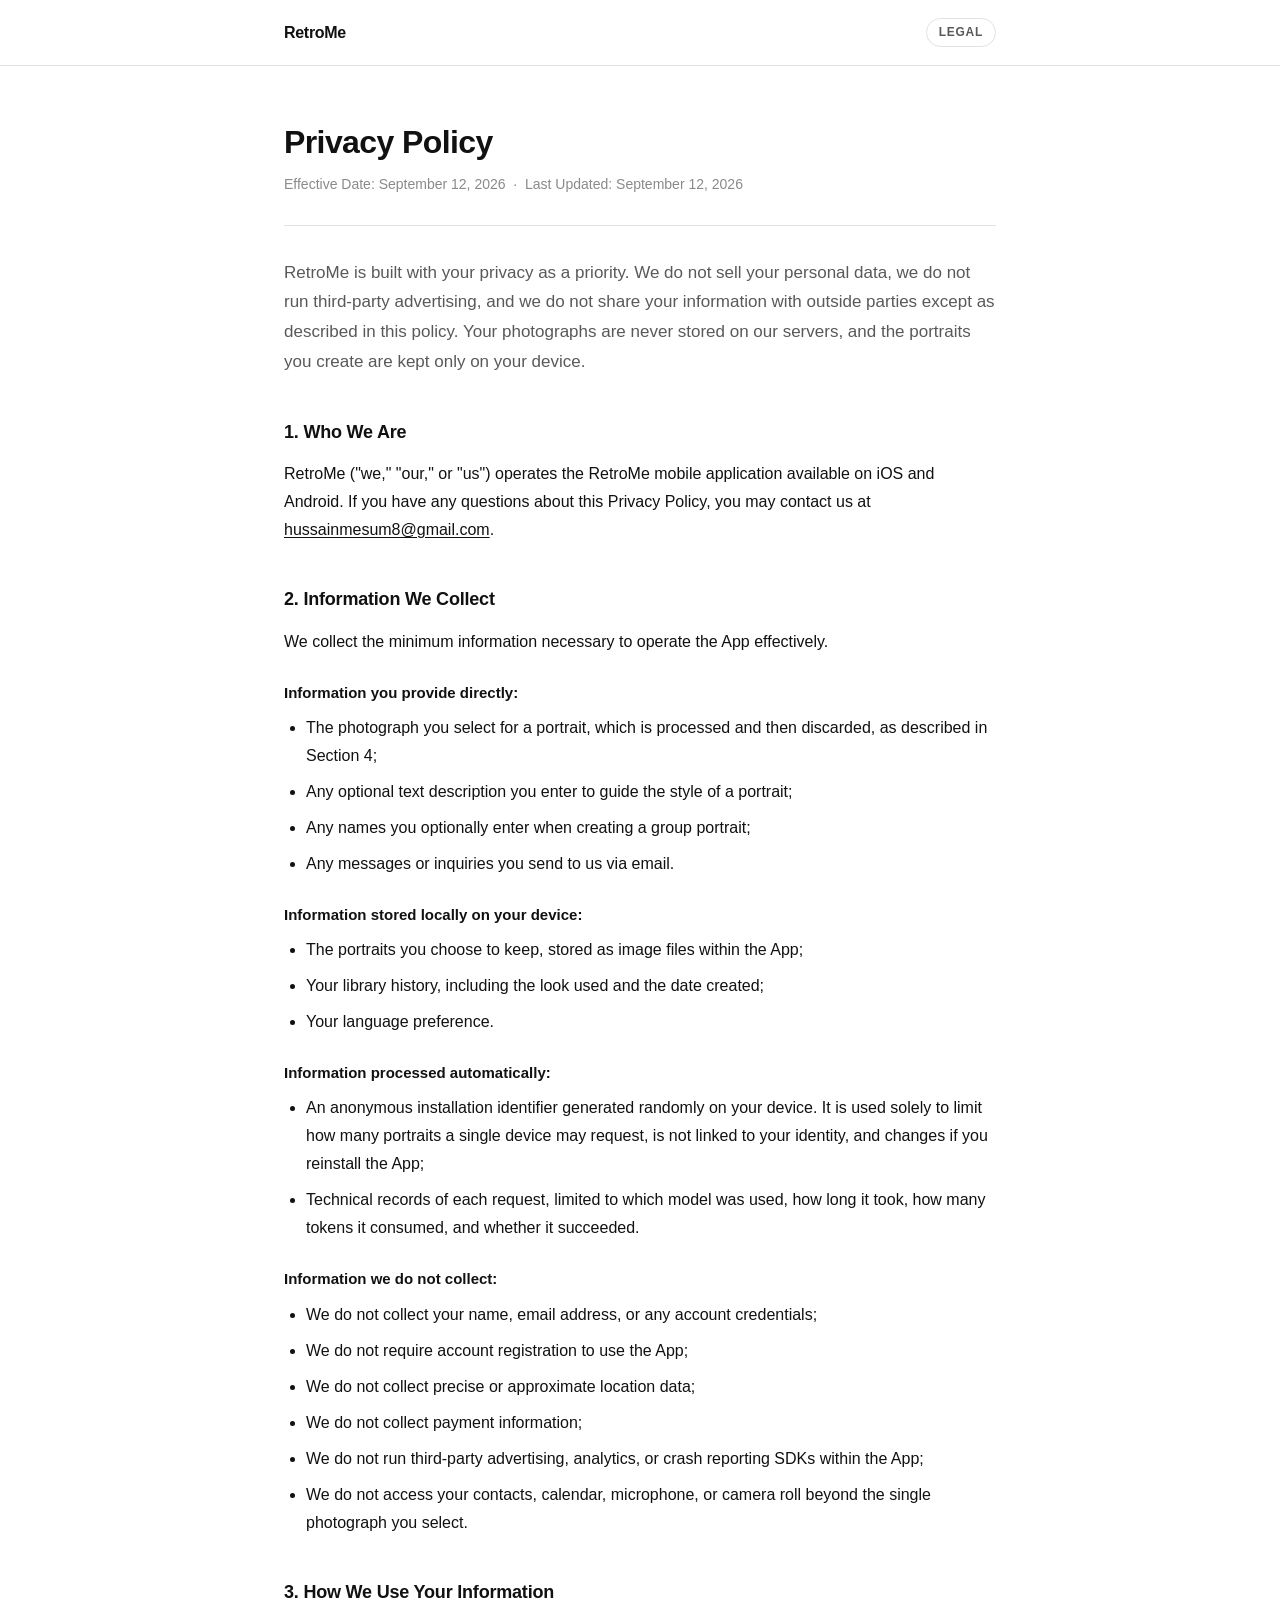
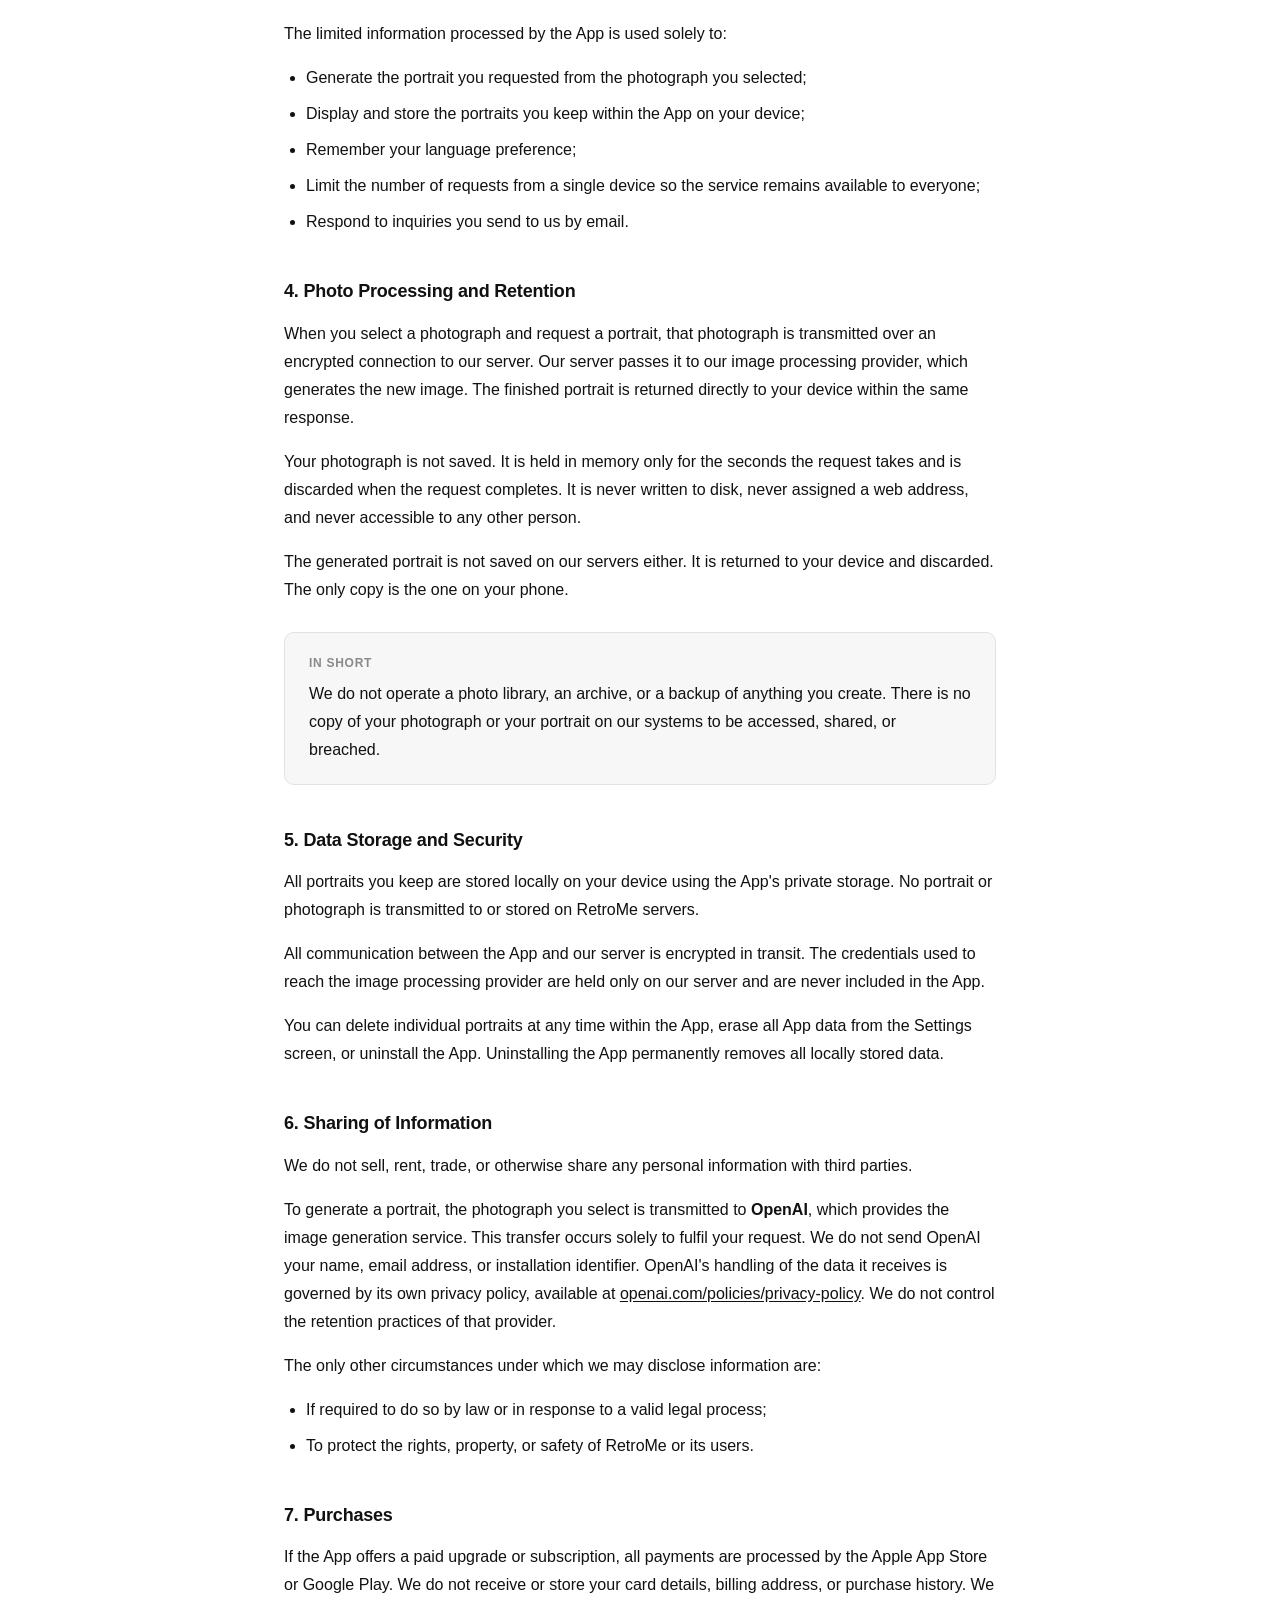
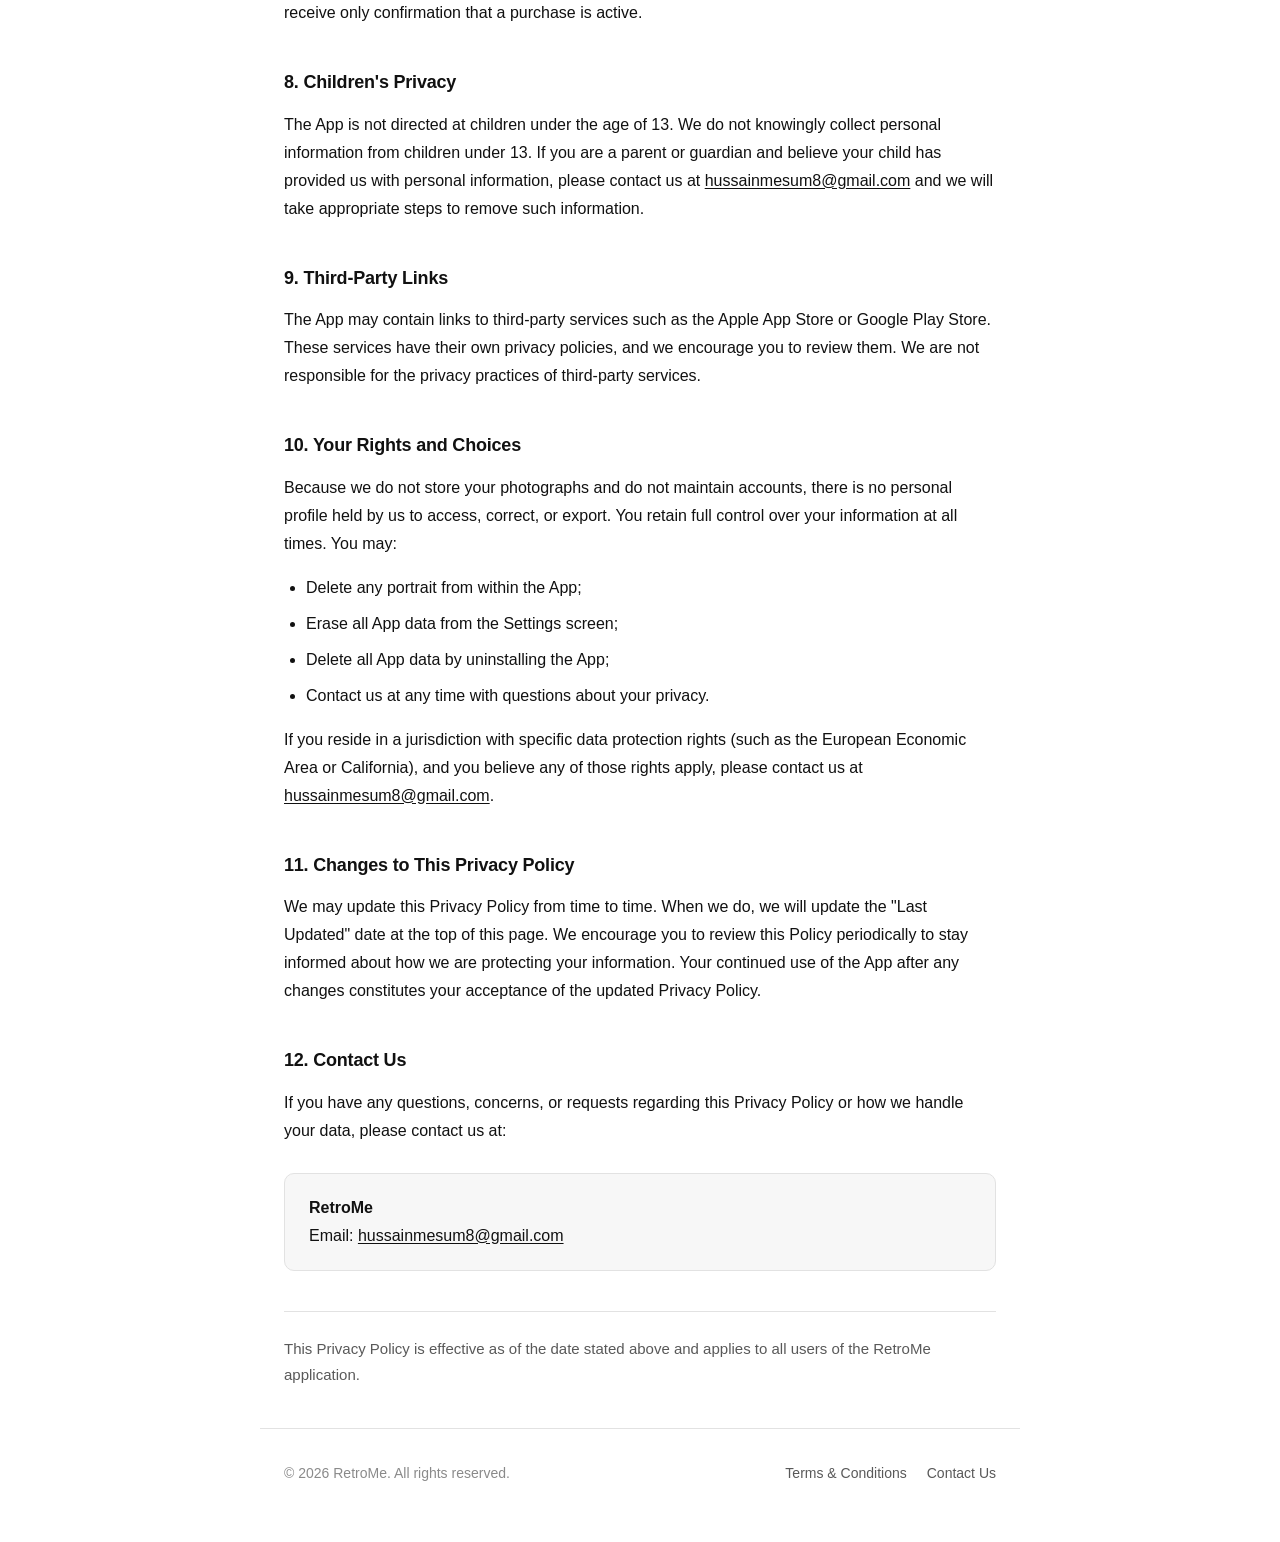
==== privacy-policy.html @ 60070401 "Add files via upload" ====
<!DOCTYPE html>
<html lang="en">
<head>
  <meta charset="UTF-8" />
  <meta name="viewport" content="width=device-width, initial-scale=1.0" />
  <title>Privacy Policy — RetroMe</title>
  <link rel="stylesheet" href="style.css" />
</head>
<body>

<header>
  <div class="header-inner">
    <a class="brand" href="index.html">RetroMe</a>
    <span class="badge">Legal</span>
  </div>
</header>

<main>
  <h1>Privacy Policy</h1>
  <p class="dates">Effective Date: September 12, 2026 &nbsp;·&nbsp; Last Updated: September 12, 2026</p>

  <p class="intro">RetroMe is built with your privacy as a priority. We do not sell your personal data, we do not run third-party advertising, and we do not share your information with outside parties except as described in this policy. Your photographs are never stored on our servers, and the portraits you create are kept only on your device.</p>

  <h2>1. Who We Are</h2>
  <p>RetroMe ("we," "our," or "us") operates the RetroMe mobile application available on iOS and Android. If you have any questions about this Privacy Policy, you may contact us at <a href="mailto:hussainmesum8@gmail.com">hussainmesum8@gmail.com</a>.</p>

  <h2>2. Information We Collect</h2>
  <p>We collect the minimum information necessary to operate the App effectively.</p>

  <h3>Information you provide directly:</h3>
  <ul>
    <li>The photograph you select for a portrait, which is processed and then discarded, as described in Section 4;</li>
    <li>Any optional text description you enter to guide the style of a portrait;</li>
    <li>Any names you optionally enter when creating a group portrait;</li>
    <li>Any messages or inquiries you send to us via email.</li>
  </ul>

  <h3>Information stored locally on your device:</h3>
  <ul>
    <li>The portraits you choose to keep, stored as image files within the App;</li>
    <li>Your library history, including the look used and the date created;</li>
    <li>Your language preference.</li>
  </ul>

  <h3>Information processed automatically:</h3>
  <ul>
    <li>An anonymous installation identifier generated randomly on your device. It is used solely to limit how many portraits a single device may request, is not linked to your identity, and changes if you reinstall the App;</li>
    <li>Technical records of each request, limited to which model was used, how long it took, how many tokens it consumed, and whether it succeeded.</li>
  </ul>

  <h3>Information we do not collect:</h3>
  <ul>
    <li>We do not collect your name, email address, or any account credentials;</li>
    <li>We do not require account registration to use the App;</li>
    <li>We do not collect precise or approximate location data;</li>
    <li>We do not collect payment information;</li>
    <li>We do not run third-party advertising, analytics, or crash reporting SDKs within the App;</li>
    <li>We do not access your contacts, calendar, microphone, or camera roll beyond the single photograph you select.</li>
  </ul>

  <h2>3. How We Use Your Information</h2>
  <p>The limited information processed by the App is used solely to:</p>
  <ul>
    <li>Generate the portrait you requested from the photograph you selected;</li>
    <li>Display and store the portraits you keep within the App on your device;</li>
    <li>Remember your language preference;</li>
    <li>Limit the number of requests from a single device so the service remains available to everyone;</li>
    <li>Respond to inquiries you send to us by email.</li>
  </ul>

  <h2>4. Photo Processing and Retention</h2>
  <p>When you select a photograph and request a portrait, that photograph is transmitted over an encrypted connection to our server. Our server passes it to our image processing provider, which generates the new image. The finished portrait is returned directly to your device within the same response.</p>
  <p>Your photograph is not saved. It is held in memory only for the seconds the request takes and is discarded when the request completes. It is never written to disk, never assigned a web address, and never accessible to any other person.</p>
  <p>The generated portrait is not saved on our servers either. It is returned to your device and discarded. The only copy is the one on your phone.</p>

  <div class="panel">
    <p class="label">In short</p>
    <p>We do not operate a photo library, an archive, or a backup of anything you create. There is no copy of your photograph or your portrait on our systems to be accessed, shared, or breached.</p>
  </div>

  <h2>5. Data Storage and Security</h2>
  <p>All portraits you keep are stored locally on your device using the App's private storage. No portrait or photograph is transmitted to or stored on RetroMe servers.</p>
  <p>All communication between the App and our server is encrypted in transit. The credentials used to reach the image processing provider are held only on our server and are never included in the App.</p>
  <p>You can delete individual portraits at any time within the App, erase all App data from the Settings screen, or uninstall the App. Uninstalling the App permanently removes all locally stored data.</p>

  <h2>6. Sharing of Information</h2>
  <p>We do not sell, rent, trade, or otherwise share any personal information with third parties.</p>
  <p>To generate a portrait, the photograph you select is transmitted to <strong>OpenAI</strong>, which provides the image generation service. This transfer occurs solely to fulfil your request. We do not send OpenAI your name, email address, or installation identifier. OpenAI's handling of the data it receives is governed by its own privacy policy, available at <a href="https://openai.com/policies/privacy-policy" rel="noopener">openai.com/policies/privacy-policy</a>. We do not control the retention practices of that provider.</p>
  <p>The only other circumstances under which we may disclose information are:</p>
  <ul>
    <li>If required to do so by law or in response to a valid legal process;</li>
    <li>To protect the rights, property, or safety of RetroMe or its users.</li>
  </ul>

  <h2>7. Purchases</h2>
  <p>If the App offers a paid upgrade or subscription, all payments are processed by the Apple App Store or Google Play. We do not receive or store your card details, billing address, or purchase history. We receive only confirmation that a purchase is active.</p>

  <h2>8. Children's Privacy</h2>
  <p>The App is not directed at children under the age of 13. We do not knowingly collect personal information from children under 13. If you are a parent or guardian and believe your child has provided us with personal information, please contact us at <a href="mailto:hussainmesum8@gmail.com">hussainmesum8@gmail.com</a> and we will take appropriate steps to remove such information.</p>

  <h2>9. Third-Party Links</h2>
  <p>The App may contain links to third-party services such as the Apple App Store or Google Play Store. These services have their own privacy policies, and we encourage you to review them. We are not responsible for the privacy practices of third-party services.</p>

  <h2>10. Your Rights and Choices</h2>
  <p>Because we do not store your photographs and do not maintain accounts, there is no personal profile held by us to access, correct, or export. You retain full control over your information at all times. You may:</p>
  <ul>
    <li>Delete any portrait from within the App;</li>
    <li>Erase all App data from the Settings screen;</li>
    <li>Delete all App data by uninstalling the App;</li>
    <li>Contact us at any time with questions about your privacy.</li>
  </ul>
  <p>If you reside in a jurisdiction with specific data protection rights (such as the European Economic Area or California), and you believe any of those rights apply, please contact us at <a href="mailto:hussainmesum8@gmail.com">hussainmesum8@gmail.com</a>.</p>

  <h2>11. Changes to This Privacy Policy</h2>
  <p>We may update this Privacy Policy from time to time. When we do, we will update the "Last Updated" date at the top of this page. We encourage you to review this Policy periodically to stay informed about how we are protecting your information. Your continued use of the App after any changes constitutes your acceptance of the updated Privacy Policy.</p>

  <h2>12. Contact Us</h2>
  <p>If you have any questions, concerns, or requests regarding this Privacy Policy or how we handle your data, please contact us at:</p>
  <div class="panel">
    <p><strong>RetroMe</strong><br />
    Email: <a href="mailto:hussainmesum8@gmail.com">hussainmesum8@gmail.com</a></p>
  </div>

  <p class="closing">This Privacy Policy is effective as of the date stated above and applies to all users of the RetroMe application.</p>
</main>

<footer>
  <span>© 2026 RetroMe. All rights reserved.</span>
  <nav>
    <a href="terms-and-conditions.html">Terms &amp; Conditions</a>
    <a href="contact.html">Contact Us</a>
  </nav>
</footer>

</body>
</html>
---- style.css ----
*, *::before, *::after { box-sizing: border-box; margin: 0; padding: 0; }

:root {
  --ink:       #111111;
  --ink-muted: #595959;
  --ink-light: #8a8a8a;
  --border:    #e2e2e2;
  --bg:        #ffffff;
  --bg-subtle: #f7f7f7;
}

html { font-size: 16px; scroll-behavior: smooth; }

body {
  font-family: -apple-system, BlinkMacSystemFont, "Segoe UI", Roboto,
    "Helvetica Neue", Arial, sans-serif;
  background: var(--bg);
  color: var(--ink);
  line-height: 1.75;
  -webkit-font-smoothing: antialiased;
}

header {
  border-bottom: 1px solid var(--border);
  background: var(--bg);
  position: sticky;
  top: 0;
  z-index: 10;
}

.header-inner {
  max-width: 760px;
  margin: 0 auto;
  padding: 18px 24px;
  display: flex;
  align-items: center;
  justify-content: space-between;
  gap: 12px;
}

.brand {
  font-size: 1rem;
  font-weight: 700;
  letter-spacing: -0.3px;
  color: var(--ink);
  text-decoration: none;
}

.badge {
  font-size: 0.75rem;
  font-weight: 600;
  letter-spacing: 0.06em;
  text-transform: uppercase;
  color: var(--ink-muted);
  border: 1px solid var(--border);
  border-radius: 999px;
  padding: 3px 12px;
}

main {
  max-width: 760px;
  margin: 0 auto;
  padding: 56px 24px 24px;
}

h1 {
  font-size: 2rem;
  font-weight: 700;
  letter-spacing: -0.6px;
  line-height: 1.25;
  margin-bottom: 10px;
}

.dates {
  font-size: 0.875rem;
  color: var(--ink-light);
  padding-bottom: 28px;
  margin-bottom: 32px;
  border-bottom: 1px solid var(--border);
}

.intro {
  font-size: 1.0625rem;
  color: var(--ink-muted);
  margin-bottom: 40px;
}

h2 {
  font-size: 1.125rem;
  font-weight: 700;
  letter-spacing: -0.2px;
  margin: 40px 0 12px;
}

h3 {
  font-size: 0.9375rem;
  font-weight: 700;
  margin: 24px 0 8px;
}

p { margin-bottom: 16px; }

ul { margin: 0 0 16px 22px; }
li { margin-bottom: 8px; }

a { color: var(--ink); text-underline-offset: 2px; }
a:hover { color: var(--ink-muted); }

strong { font-weight: 600; }

.panel {
  background: var(--bg-subtle);
  border: 1px solid var(--border);
  border-radius: 10px;
  padding: 20px 24px;
  margin: 28px 0;
}

.panel p:last-child { margin-bottom: 0; }

.panel .label {
  font-size: 0.75rem;
  font-weight: 700;
  letter-spacing: 0.06em;
  text-transform: uppercase;
  color: var(--ink-light);
  margin-bottom: 6px;
}

.faq { margin-top: 8px; }

.faq details {
  border-bottom: 1px solid var(--border);
  padding: 16px 0;
}

.faq summary {
  font-weight: 600;
  cursor: pointer;
  list-style: none;
}

.faq summary::-webkit-details-marker { display: none; }
.faq summary::after { content: " +"; color: var(--ink-light); }
.faq details[open] summary::after { content: " –"; }
.faq p { margin: 12px 0 0; color: var(--ink-muted); }

.closing {
  margin-top: 40px;
  padding-top: 24px;
  border-top: 1px solid var(--border);
  font-size: 0.9375rem;
  color: var(--ink-muted);
}

footer {
  max-width: 760px;
  margin: 0 auto;
  padding: 32px 24px 56px;
  border-top: 1px solid var(--border);
  font-size: 0.875rem;
  color: var(--ink-light);
  display: flex;
  flex-wrap: wrap;
  gap: 8px 20px;
  justify-content: space-between;
}

footer a { color: var(--ink-muted); text-decoration: none; }
footer a:hover { color: var(--ink); text-decoration: underline; }
footer nav { display: flex; gap: 20px; flex-wrap: wrap; }

@media (max-width: 520px) {
  h1 { font-size: 1.625rem; }
  main { padding-top: 40px; }
}

@media print {
  header { position: static; }
  footer nav { display: none; }
  body { font-size: 11pt; }
  h2 { page-break-after: avoid; }
}
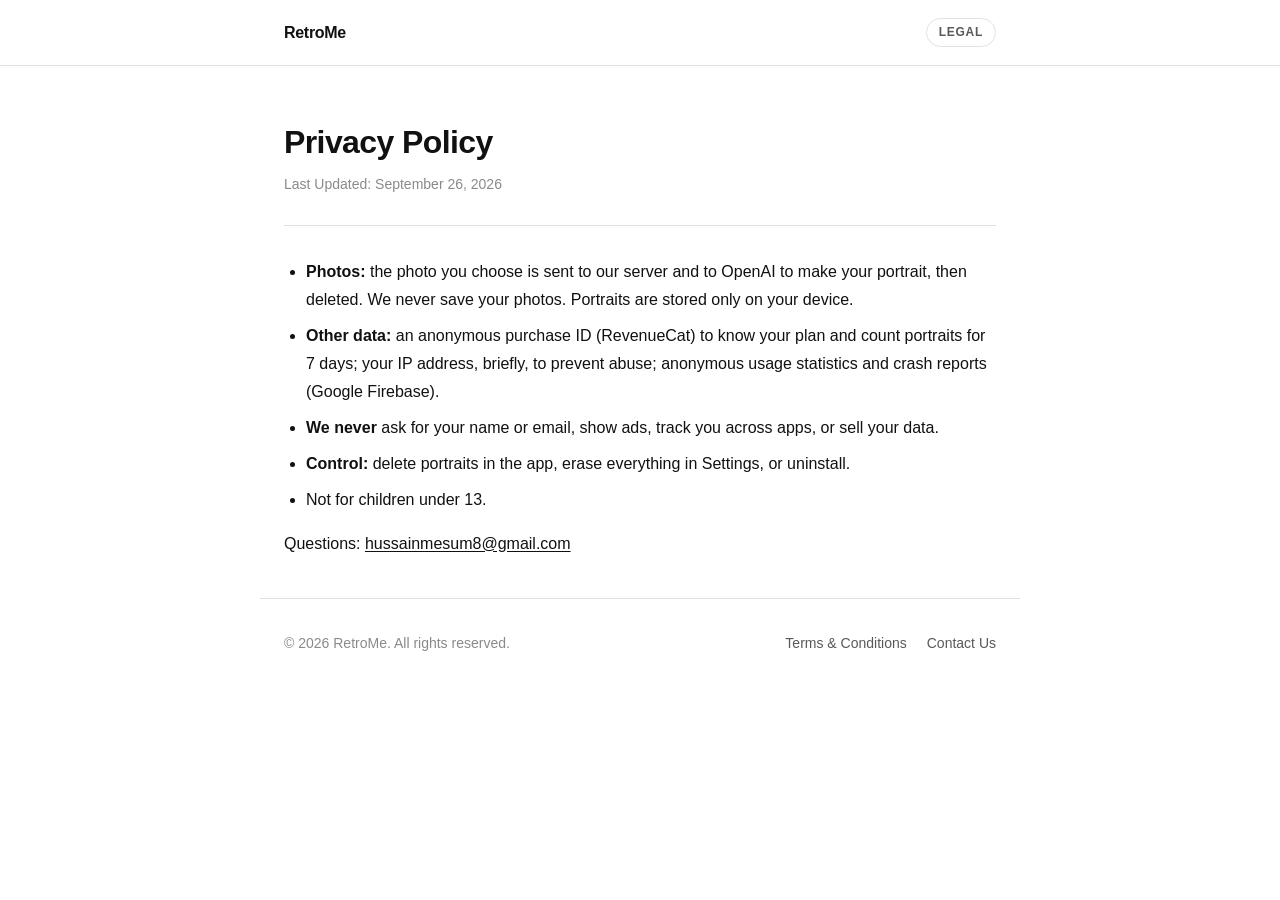
==== commit a816e811: "Shorter privacy policy and terms, updated for the current app" ====
--- a/privacy-policy.html
+++ b/privacy-policy.html
@@ -17,111 +17,16 @@
 
 <main>
   <h1>Privacy Policy</h1>
-  <p class="dates">Effective Date: September 12, 2026 &nbsp;·&nbsp; Last Updated: September 12, 2026</p>
+  <p class="dates">Last Updated: September 26, 2026</p>
 
-  <p class="intro">RetroMe is built with your privacy as a priority. We do not sell your personal data, we do not run third-party advertising, and we do not share your information with outside parties except as described in this policy. Your photographs are never stored on our servers, and the portraits you create are kept only on your device.</p>
-
-  <h2>1. Who We Are</h2>
-  <p>RetroMe ("we," "our," or "us") operates the RetroMe mobile application available on iOS and Android. If you have any questions about this Privacy Policy, you may contact us at <a href="mailto:hussainmesum8@gmail.com">hussainmesum8@gmail.com</a>.</p>
-
-  <h2>2. Information We Collect</h2>
-  <p>We collect the minimum information necessary to operate the App effectively.</p>
-
-  <h3>Information you provide directly:</h3>
   <ul>
-    <li>The photograph you select for a portrait, which is processed and then discarded, as described in Section 4;</li>
-    <li>Any optional text description you enter to guide the style of a portrait;</li>
-    <li>Any names you optionally enter when creating a group portrait;</li>
-    <li>Any messages or inquiries you send to us via email.</li>
+    <li><strong>Photos:</strong> the photo you choose is sent to our server and to OpenAI to make your portrait, then deleted. We never save your photos. Portraits are stored only on your device.</li>
+    <li><strong>Other data:</strong> an anonymous purchase ID (RevenueCat) to know your plan and count portraits for 7 days; your IP address, briefly, to prevent abuse; anonymous usage statistics and crash reports (Google Firebase).</li>
+    <li><strong>We never</strong> ask for your name or email, show ads, track you across apps, or sell your data.</li>
+    <li><strong>Control:</strong> delete portraits in the app, erase everything in Settings, or uninstall.</li>
+    <li>Not for children under 13.</li>
   </ul>
-
-  <h3>Information stored locally on your device:</h3>
-  <ul>
-    <li>The portraits you choose to keep, stored as image files within the App;</li>
-    <li>Your library history, including the look used and the date created;</li>
-    <li>Your language preference.</li>
-  </ul>
-
-  <h3>Information processed automatically:</h3>
-  <ul>
-    <li>An anonymous installation identifier generated randomly on your device. It is used solely to limit how many portraits a single device may request, is not linked to your identity, and changes if you reinstall the App;</li>
-    <li>Technical records of each request, limited to which model was used, how long it took, how many tokens it consumed, and whether it succeeded.</li>
-  </ul>
-
-  <h3>Information we do not collect:</h3>
-  <ul>
-    <li>We do not collect your name, email address, or any account credentials;</li>
-    <li>We do not require account registration to use the App;</li>
-    <li>We do not collect precise or approximate location data;</li>
-    <li>We do not collect payment information;</li>
-    <li>We do not run third-party advertising, analytics, or crash reporting SDKs within the App;</li>
-    <li>We do not access your contacts, calendar, microphone, or camera roll beyond the single photograph you select.</li>
-  </ul>
-
-  <h2>3. How We Use Your Information</h2>
-  <p>The limited information processed by the App is used solely to:</p>
-  <ul>
-    <li>Generate the portrait you requested from the photograph you selected;</li>
-    <li>Display and store the portraits you keep within the App on your device;</li>
-    <li>Remember your language preference;</li>
-    <li>Limit the number of requests from a single device so the service remains available to everyone;</li>
-    <li>Respond to inquiries you send to us by email.</li>
-  </ul>
-
-  <h2>4. Photo Processing and Retention</h2>
-  <p>When you select a photograph and request a portrait, that photograph is transmitted over an encrypted connection to our server. Our server passes it to our image processing provider, which generates the new image. The finished portrait is returned directly to your device within the same response.</p>
-  <p>Your photograph is not saved. It is held in memory only for the seconds the request takes and is discarded when the request completes. It is never written to disk, never assigned a web address, and never accessible to any other person.</p>
-  <p>The generated portrait is not saved on our servers either. It is returned to your device and discarded. The only copy is the one on your phone.</p>
-
-  <div class="panel">
-    <p class="label">In short</p>
-    <p>We do not operate a photo library, an archive, or a backup of anything you create. There is no copy of your photograph or your portrait on our systems to be accessed, shared, or breached.</p>
-  </div>
-
-  <h2>5. Data Storage and Security</h2>
-  <p>All portraits you keep are stored locally on your device using the App's private storage. No portrait or photograph is transmitted to or stored on RetroMe servers.</p>
-  <p>All communication between the App and our server is encrypted in transit. The credentials used to reach the image processing provider are held only on our server and are never included in the App.</p>
-  <p>You can delete individual portraits at any time within the App, erase all App data from the Settings screen, or uninstall the App. Uninstalling the App permanently removes all locally stored data.</p>
-
-  <h2>6. Sharing of Information</h2>
-  <p>We do not sell, rent, trade, or otherwise share any personal information with third parties.</p>
-  <p>To generate a portrait, the photograph you select is transmitted to <strong>OpenAI</strong>, which provides the image generation service. This transfer occurs solely to fulfil your request. We do not send OpenAI your name, email address, or installation identifier. OpenAI's handling of the data it receives is governed by its own privacy policy, available at <a href="https://openai.com/policies/privacy-policy" rel="noopener">openai.com/policies/privacy-policy</a>. We do not control the retention practices of that provider.</p>
-  <p>The only other circumstances under which we may disclose information are:</p>
-  <ul>
-    <li>If required to do so by law or in response to a valid legal process;</li>
-    <li>To protect the rights, property, or safety of RetroMe or its users.</li>
-  </ul>
-
-  <h2>7. Purchases</h2>
-  <p>If the App offers a paid upgrade or subscription, all payments are processed by the Apple App Store or Google Play. We do not receive or store your card details, billing address, or purchase history. We receive only confirmation that a purchase is active.</p>
-
-  <h2>8. Children's Privacy</h2>
-  <p>The App is not directed at children under the age of 13. We do not knowingly collect personal information from children under 13. If you are a parent or guardian and believe your child has provided us with personal information, please contact us at <a href="mailto:hussainmesum8@gmail.com">hussainmesum8@gmail.com</a> and we will take appropriate steps to remove such information.</p>
-
-  <h2>9. Third-Party Links</h2>
-  <p>The App may contain links to third-party services such as the Apple App Store or Google Play Store. These services have their own privacy policies, and we encourage you to review them. We are not responsible for the privacy practices of third-party services.</p>
-
-  <h2>10. Your Rights and Choices</h2>
-  <p>Because we do not store your photographs and do not maintain accounts, there is no personal profile held by us to access, correct, or export. You retain full control over your information at all times. You may:</p>
-  <ul>
-    <li>Delete any portrait from within the App;</li>
-    <li>Erase all App data from the Settings screen;</li>
-    <li>Delete all App data by uninstalling the App;</li>
-    <li>Contact us at any time with questions about your privacy.</li>
-  </ul>
-  <p>If you reside in a jurisdiction with specific data protection rights (such as the European Economic Area or California), and you believe any of those rights apply, please contact us at <a href="mailto:hussainmesum8@gmail.com">hussainmesum8@gmail.com</a>.</p>
-
-  <h2>11. Changes to This Privacy Policy</h2>
-  <p>We may update this Privacy Policy from time to time. When we do, we will update the "Last Updated" date at the top of this page. We encourage you to review this Policy periodically to stay informed about how we are protecting your information. Your continued use of the App after any changes constitutes your acceptance of the updated Privacy Policy.</p>
-
-  <h2>12. Contact Us</h2>
-  <p>If you have any questions, concerns, or requests regarding this Privacy Policy or how we handle your data, please contact us at:</p>
-  <div class="panel">
-    <p><strong>RetroMe</strong><br />
-    Email: <a href="mailto:hussainmesum8@gmail.com">hussainmesum8@gmail.com</a></p>
-  </div>
-
-  <p class="closing">This Privacy Policy is effective as of the date stated above and applies to all users of the RetroMe application.</p>
+  <p>Questions: <a href="mailto:hussainmesum8@gmail.com">hussainmesum8@gmail.com</a></p>
 </main>
 
 <footer>
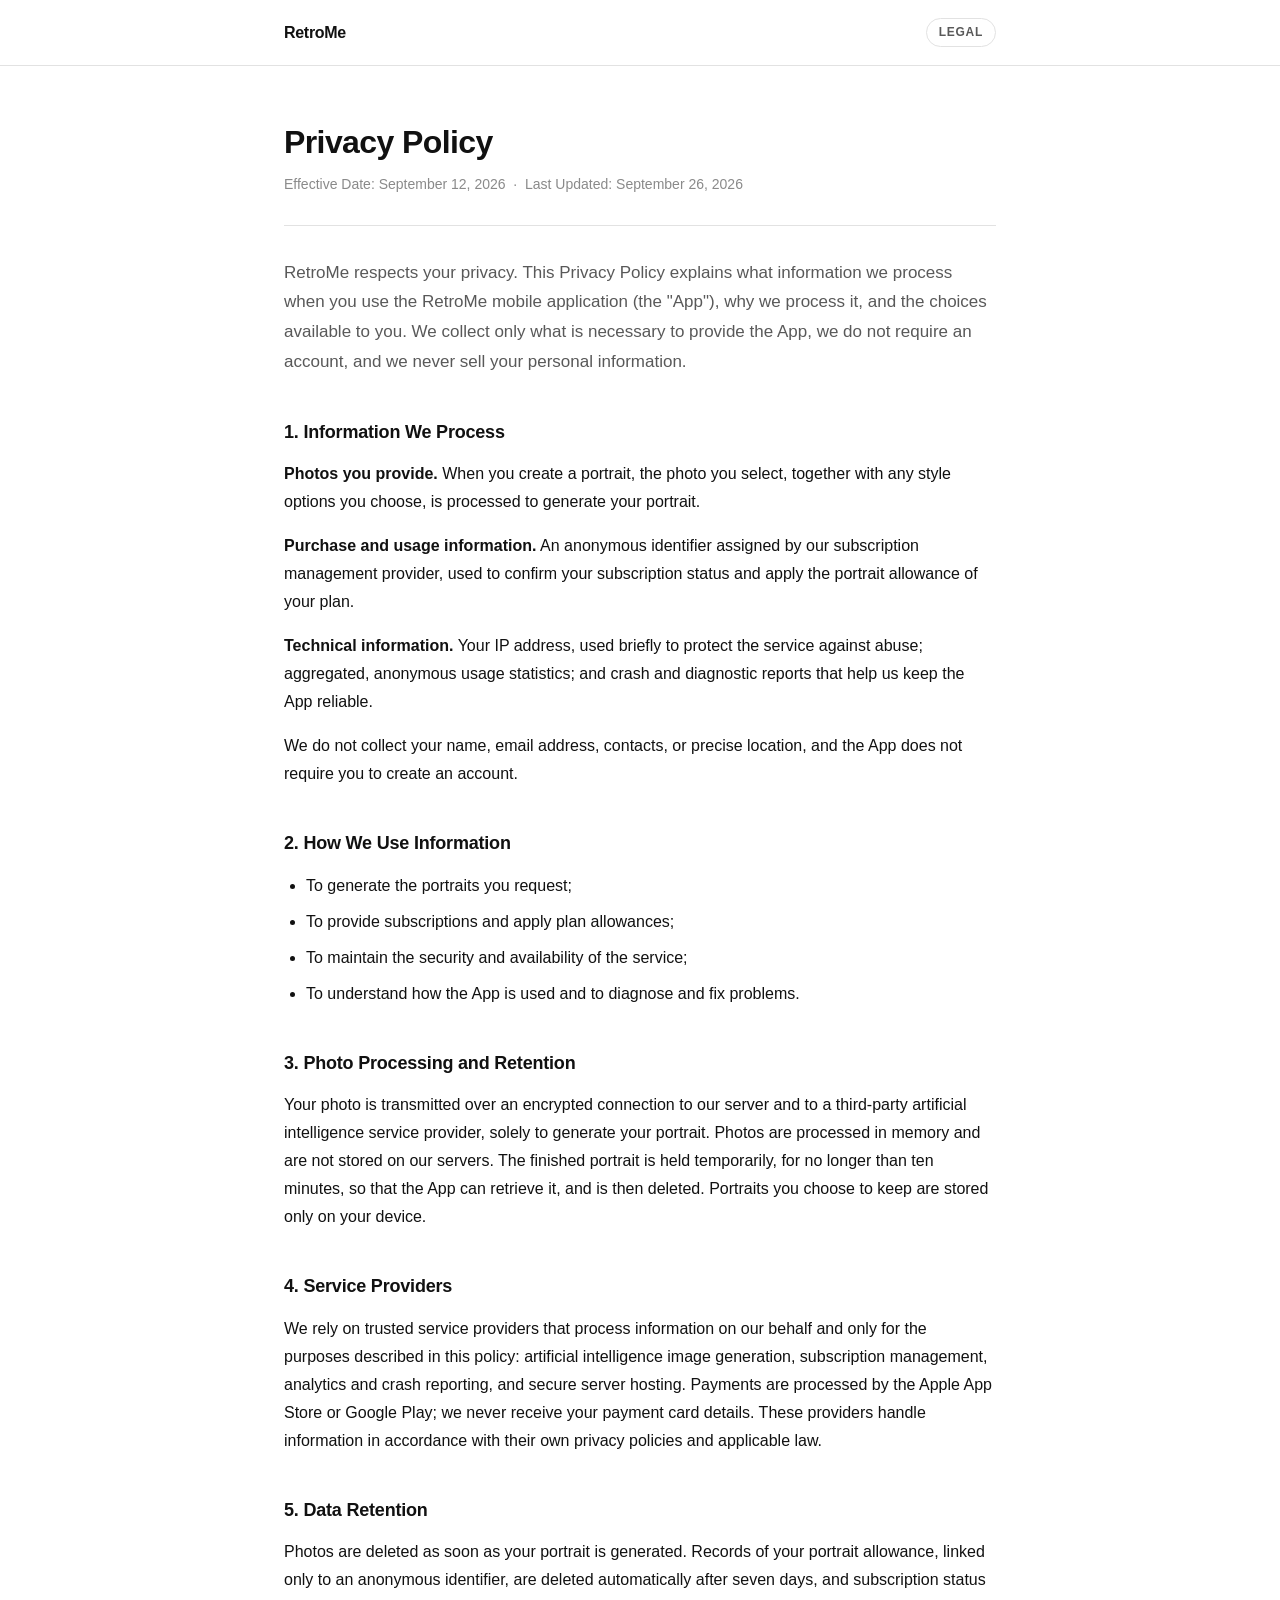
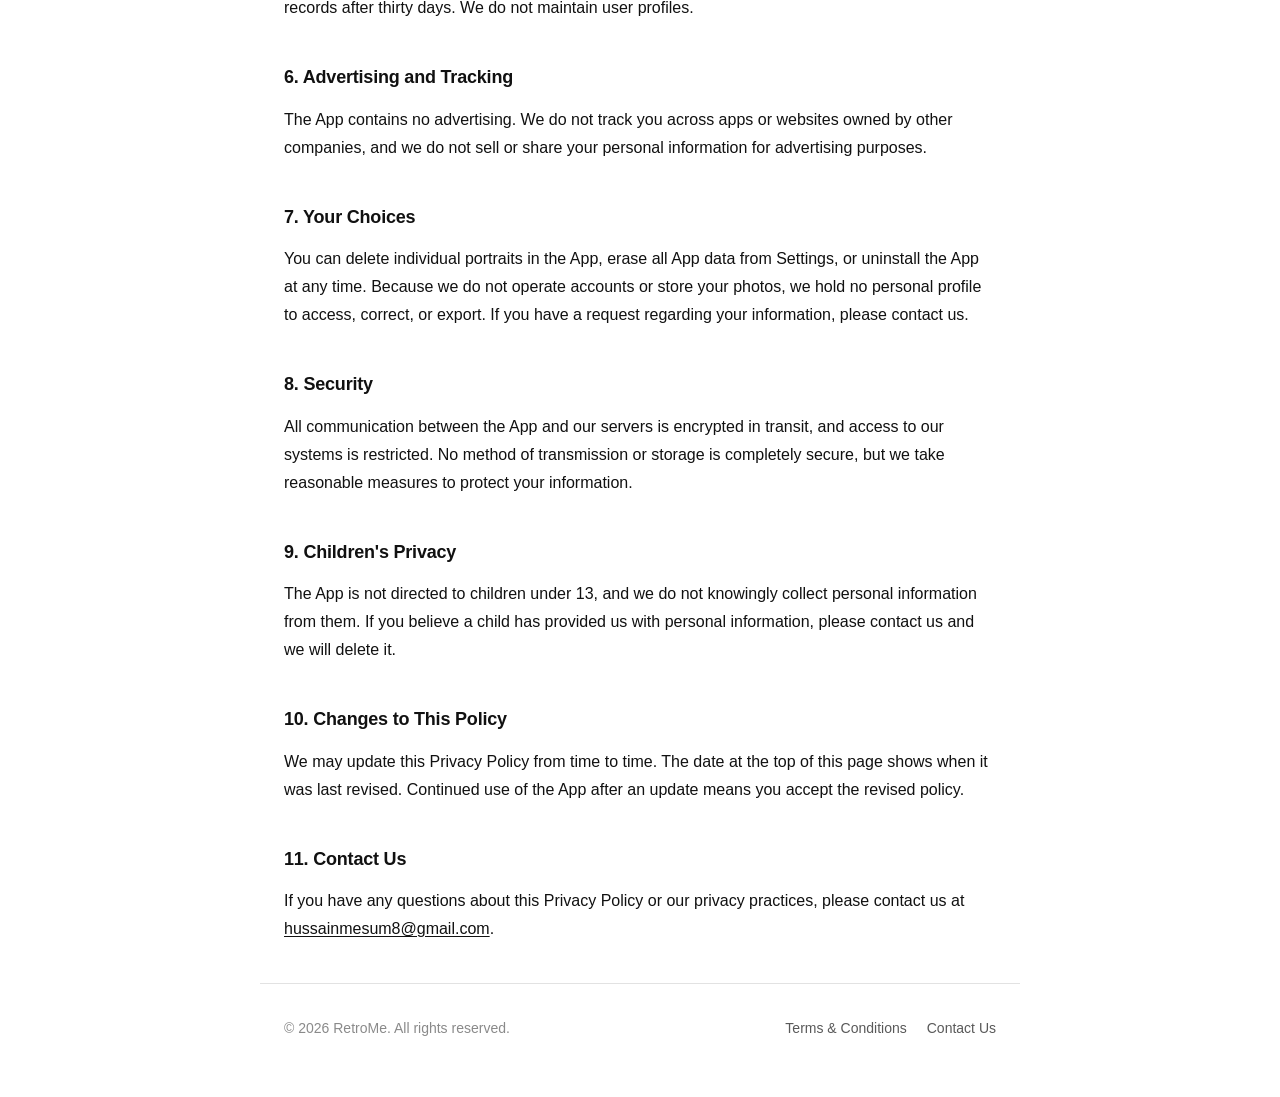
==== commit 632bbc44: "Professional privacy policy" ====
--- a/privacy-policy.html
+++ b/privacy-policy.html
@@ -17,16 +17,50 @@
 
 <main>
   <h1>Privacy Policy</h1>
-  <p class="dates">Last Updated: September 26, 2026</p>
+  <p class="dates">Effective Date: September 12, 2026 &nbsp;·&nbsp; Last Updated: September 26, 2026</p>
 
+  <p class="intro">RetroMe respects your privacy. This Privacy Policy explains what information we process when you use the RetroMe mobile application (the "App"), why we process it, and the choices available to you. We collect only what is necessary to provide the App, we do not require an account, and we never sell your personal information.</p>
+
+  <h2>1. Information We Process</h2>
+  <p><strong>Photos you provide.</strong> When you create a portrait, the photo you select, together with any style options you choose, is processed to generate your portrait.</p>
+  <p><strong>Purchase and usage information.</strong> An anonymous identifier assigned by our subscription management provider, used to confirm your subscription status and apply the portrait allowance of your plan.</p>
+  <p><strong>Technical information.</strong> Your IP address, used briefly to protect the service against abuse; aggregated, anonymous usage statistics; and crash and diagnostic reports that help us keep the App reliable.</p>
+  <p>We do not collect your name, email address, contacts, or precise location, and the App does not require you to create an account.</p>
+
+  <h2>2. How We Use Information</h2>
   <ul>
-    <li><strong>Photos:</strong> the photo you choose is sent to our server and to OpenAI to make your portrait, then deleted. We never save your photos. Portraits are stored only on your device.</li>
-    <li><strong>Other data:</strong> an anonymous purchase ID (RevenueCat) to know your plan and count portraits for 7 days; your IP address, briefly, to prevent abuse; anonymous usage statistics and crash reports (Google Firebase).</li>
-    <li><strong>We never</strong> ask for your name or email, show ads, track you across apps, or sell your data.</li>
-    <li><strong>Control:</strong> delete portraits in the app, erase everything in Settings, or uninstall.</li>
-    <li>Not for children under 13.</li>
+    <li>To generate the portraits you request;</li>
+    <li>To provide subscriptions and apply plan allowances;</li>
+    <li>To maintain the security and availability of the service;</li>
+    <li>To understand how the App is used and to diagnose and fix problems.</li>
   </ul>
-  <p>Questions: <a href="mailto:hussainmesum8@gmail.com">hussainmesum8@gmail.com</a></p>
+
+  <h2>3. Photo Processing and Retention</h2>
+  <p>Your photo is transmitted over an encrypted connection to our server and to a third-party artificial intelligence service provider, solely to generate your portrait. Photos are processed in memory and are not stored on our servers. The finished portrait is held temporarily, for no longer than ten minutes, so that the App can retrieve it, and is then deleted. Portraits you choose to keep are stored only on your device.</p>
+
+  <h2>4. Service Providers</h2>
+  <p>We rely on trusted service providers that process information on our behalf and only for the purposes described in this policy: artificial intelligence image generation, subscription management, analytics and crash reporting, and secure server hosting. Payments are processed by the Apple App Store or Google Play; we never receive your payment card details. These providers handle information in accordance with their own privacy policies and applicable law.</p>
+
+  <h2>5. Data Retention</h2>
+  <p>Photos are deleted as soon as your portrait is generated. Records of your portrait allowance, linked only to an anonymous identifier, are deleted automatically after seven days, and subscription status records after thirty days. We do not maintain user profiles.</p>
+
+  <h2>6. Advertising and Tracking</h2>
+  <p>The App contains no advertising. We do not track you across apps or websites owned by other companies, and we do not sell or share your personal information for advertising purposes.</p>
+
+  <h2>7. Your Choices</h2>
+  <p>You can delete individual portraits in the App, erase all App data from Settings, or uninstall the App at any time. Because we do not operate accounts or store your photos, we hold no personal profile to access, correct, or export. If you have a request regarding your information, please contact us.</p>
+
+  <h2>8. Security</h2>
+  <p>All communication between the App and our servers is encrypted in transit, and access to our systems is restricted. No method of transmission or storage is completely secure, but we take reasonable measures to protect your information.</p>
+
+  <h2>9. Children's Privacy</h2>
+  <p>The App is not directed to children under 13, and we do not knowingly collect personal information from them. If you believe a child has provided us with personal information, please contact us and we will delete it.</p>
+
+  <h2>10. Changes to This Policy</h2>
+  <p>We may update this Privacy Policy from time to time. The date at the top of this page shows when it was last revised. Continued use of the App after an update means you accept the revised policy.</p>
+
+  <h2>11. Contact Us</h2>
+  <p>If you have any questions about this Privacy Policy or our privacy practices, please contact us at <a href="mailto:hussainmesum8@gmail.com">hussainmesum8@gmail.com</a>.</p>
 </main>
 
 <footer>
